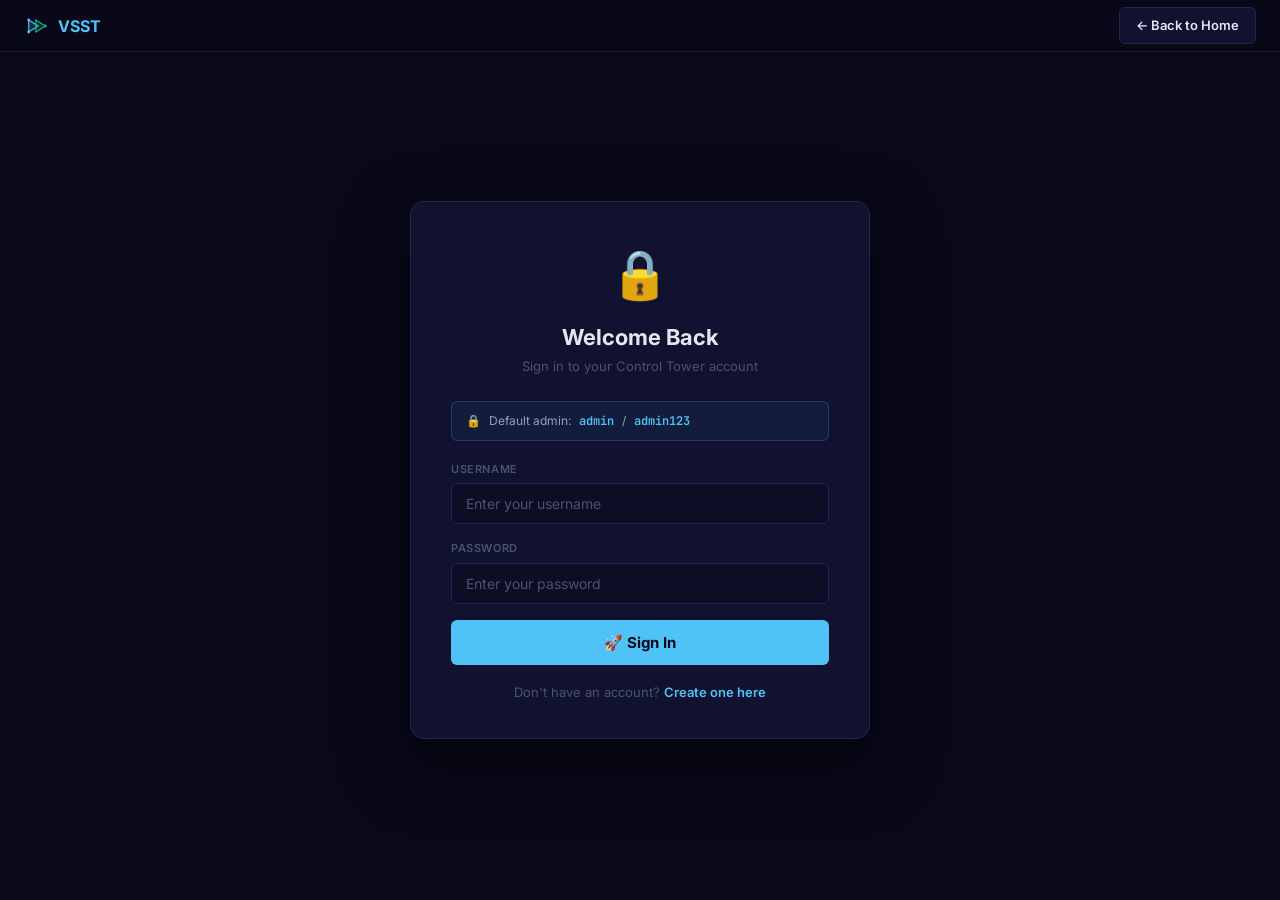
==== src/main/resources/static/login.html @ eb1900ae "Initial commit" ====
<!DOCTYPE html>
<html lang="en">
<head>
    <meta charset="UTF-8">
    <meta name="viewport" content="width=device-width, initial-scale=1.0, maximum-scale=1.0">
    <title>VSST | Login</title>
    <link rel="preconnect" href="https://fonts.googleapis.com">
    <link rel="preconnect" href="https://fonts.gstatic.com" crossorigin>
    <link href="https://fonts.googleapis.com/css2?family=Inter:wght@300;400;500;600;700&family=JetBrains+Mono:wght@400;600&display=swap" rel="stylesheet">
    <link rel="stylesheet" href="css/app.css">
</head>
<body style="overflow:auto;">

<nav class="auth-nav">
    <a href="/welcome.html" class="auth-nav-logo">
        <svg width="26" height="26" viewBox="0 0 44 44" fill="none">
            <path d="M8 12 L24 22 L8 32 Z" fill="rgba(79,195,247,0.2)" stroke="#4fc3f7" stroke-width="2"/>
            <path d="M20 12 L36 22 L20 32 Z" fill="rgba(16,185,129,0.2)" stroke="#10b981" stroke-width="2"/>
            <circle cx="8" cy="12" r="2.5" fill="#4fc3f7"/>
            <circle cx="8" cy="32" r="2.5" fill="#4fc3f7"/>
            <circle cx="36" cy="22" r="2.5" fill="#10b981"/>
        </svg>
        VSST
    </a>
    <div style="display:flex;align-items:center;gap:10px;">
        <a href="/welcome.html" class="auth-back-btn">&#8592; Back to Home</a>
    </div>
</nav>

<div class="auth-wrapper">
    <div class="auth-card">

        <div class="auth-card-icon">&#128274;</div>
        <h1 class="auth-card-title">Welcome Back</h1>
        <p class="auth-card-sub">Sign in to your Control Tower account</p>

        <div class="creds-hint">
            <span>&#128274;</span>
            Default admin: <code>admin</code> / <code>admin123</code>
        </div>

        <div class="auth-error"   id="loginError"></div>
        <div class="auth-success" id="loginSuccess"></div>

        <div class="auth-form-group">
            <label class="auth-label" for="username">Username</label>
            <input class="auth-input" type="text" id="username"
                   placeholder="Enter your username"
                   autocomplete="username"
                   onkeydown="if(event.key==='Enter') handleLogin()"/>
        </div>

        <div class="auth-form-group">
            <label class="auth-label" for="password">Password</label>
            <input class="auth-input" type="password" id="password"
                   placeholder="Enter your password"
                   autocomplete="current-password"
                   onkeydown="if(event.key==='Enter') handleLogin()"/>
        </div>

        <button class="auth-btn" id="loginBtn" onclick="handleLogin()">
            &#128640; Sign In
        </button>

        <div class="auth-footer">
            Don't have an account? <a href="/register.html">Create one here</a>
        </div>

    </div>
</div>

<script src="js/auth.js"></script>
<script src="js/theme.js"></script>
<script>
    // Redirect if already logged in
    if (typeof redirectIfLoggedIn === 'function') redirectIfLoggedIn();

    async function handleLogin() {
        hideFormError('loginError');
        var username = document.getElementById('username').value.trim();
        var password = document.getElementById('password').value;

        if (!username || !password) {
            showFormError('loginError', 'Please enter both username and password.');
            return;
        }

        setButtonLoading('loginBtn', true, '&#128640; Sign In');

        try {
            var user = await apiLogin(username, password);
            storeUser(user);
            if (user.role === 'DRIVER') {
                window.location.href = '/driver.html';
            } else {
                window.location.href = '/index.html';
            }
        } catch (error) {
            showFormError('loginError', error.message || 'Login failed. Please check your credentials.');
        } finally {
            setButtonLoading('loginBtn', false, '&#128640; Sign In');
        }
    }

    function showFormError(id, msg) {
        var el = document.getElementById(id);
        if (el) { el.textContent = msg; el.style.display = 'block'; }
    }

    function hideFormError(id) {
        var el = document.getElementById(id);
        if (el) el.style.display = 'none';
    }
</script>
</body>
</html>
---- src/main/resources/static/css/app.css ----
/* ==== GLOBAL STYLES (style.css) ==== */
/* LogiPulse / VSST — style.css — Dark theme (default) + Light theme + Responsive */

/* ---- Google Fonts ---- */
@import url('https://fonts.googleapis.com/css2?family=Inter:wght@300;400;500;600;700&family=JetBrains+Mono:wght@400;600&display=swap');

/* DARK THEME (default CSS variables) */
:root, html {
    --bg-primary:       #09091a;
    --bg-secondary:     #0d0d26;
    --bg-card:          #111130;
    --bg-card-hover:    #141442;
    --border-dim:       #1a1a3a;
    --border-normal:    #252550;
    --text-primary:     #e2e8f0;
    --text-secondary:   #94a3b8;
    --text-muted:       #475569;
    --accent-blue:      #4fc3f7;
    --status-transit:   #4fc3f7;
    --status-delayed:   #ef4444;
    --status-rerouted:  #a78bfa;
    --status-delivered: #10b981;
    --shadow-lg:        0 24px 64px rgba(0,0,0,0.6);
    --shadow-md:        0 8px 24px rgba(0,0,0,0.4);
    --radius-sm:        6px;
    --radius-md:        10px;
    --radius-lg:        14px;
    --transition:       all 0.2s ease;
    --font-main:        'Inter', sans-serif;
    --font-mono:        'JetBrains Mono', monospace;
}

/* LIGHT THEME overrides */
body.light-theme,
html.light-theme {
    --bg-primary:       #f0f4f8;
    --bg-secondary:     #e2e8f0;
    --bg-card:          #ffffff;
    --bg-card-hover:    #f8fafc;
    --border-dim:       #dde3ea;
    --border-normal:    #b0bec5;
    --text-primary:     #1a202c;
    --text-secondary:   #4a5568;
    --text-muted:       #718096;
    --accent-blue:      #0284c7;
    --status-transit:   #0284c7;
    --status-delayed:   #dc2626;
    --status-rerouted:  #7c3aed;
    --status-delivered: #059669;
    --shadow-lg:        0 24px 64px rgba(0,0,0,0.12);
    --shadow-md:        0 8px 24px rgba(0,0,0,0.08);
}

/* GLOBAL RESET */
*, *::before, *::after {
    box-sizing: border-box;
    margin: 0;
    padding: 0;
}

html {
    font-size: 16px;
    scroll-behavior: smooth;
}

body {
    font-family: var(--font-main);
    background: var(--bg-primary);
    color: var(--text-primary);
    min-height: 100vh;
    line-height: 1.5;
    transition: background 0.3s ease, color 0.3s ease;
    overflow: hidden;
}

/* TYPOGRAPHY */
h1, h2, h3, h4 { color: var(--text-primary); font-weight: 700; line-height: 1.25; }
p  { color: var(--text-secondary); }
a  { color: var(--accent-blue); text-decoration: none; }
a:hover { text-decoration: underline; }
small { font-size: 0.8em; color: var(--text-muted); }

/* MAIN APP LAYOUT */
.app-container {
    display: flex;
    flex-direction: column;
    height: 100vh;
    overflow: hidden;
}

/* ---- Header Overrides to FIX Dropdown Clipping ---- */
.app-header, #appHeader {
    display: flex;
    align-items: center;
    justify-content: space-between;
    padding: 0 16px;
    height: 56px;
    background: var(--bg-secondary);
    border-bottom: 1px solid var(--border-dim);
    flex-shrink: 0;
    gap: 8px;
    overflow: visible !important; /* CRITICAL FIX FOR DROPDOWNS */
    z-index: 200;
    flex-wrap: nowrap;
}

.hd-right, .header-actions {
    overflow: visible !important; /* CRITICAL FIX FOR DROPDOWNS */
}

.header-brand {
    display: flex;
    align-items: center;
    gap: 10px;
    flex-shrink: 0;
    min-width: 0;
}

.brand-logo { width: 32px; height: 32px; flex-shrink: 0; }

.brand-text {
    display: flex;
    flex-direction: column;
    min-width: 0;
}

.brand-text h1 {
    font-size: 16px;
    font-weight: 700;
    color: var(--accent-blue);
    white-space: nowrap;
}

.brand-text span {
    font-size: 9px;
    color: var(--text-muted);
    text-transform: uppercase;
    letter-spacing: 1px;
    white-space: nowrap;
}

/* Header nav tabs */
.header-nav-tabs {
    display: flex;
    align-items: center;
    gap: 2px;
    flex: 1;
    justify-content: center;
    min-width: 0;
}

.header-nav-tab {
    padding: 5px 10px;
    font-size: 12px;
    font-weight: 500;
    color: var(--text-muted);
    text-decoration: none;
    border-radius: var(--radius-sm);
    transition: var(--transition);
    white-space: nowrap;
    flex-shrink: 0;
}

.header-nav-tab:hover  { color: var(--text-primary); background: var(--bg-card); text-decoration: none; }
.header-nav-tab.active { color: var(--accent-blue); background: rgba(79,195,247,0.08);
    border: 1px solid rgba(79,195,247,0.2); }

.header-status {
    display: flex;
    align-items: center;
    gap: 10px;
    flex-shrink: 0;
}

.status-indicator {
    display: flex;
    align-items: center;
    gap: 6px;
    font-size: 12px;
    color: var(--text-secondary);
}

.status-dot {
    width: 8px; height: 8px;
    border-radius: 50%;
    background: var(--status-delivered);
    animation: statusPulse 2s ease-in-out infinite;
}

@keyframes statusPulse {
    0%,100% { opacity: 1; }
    50%      { opacity: 0.5; }
}

.header-time {
    font-family: var(--font-mono);
    font-size: 13px;
    color: var(--text-secondary);
}

.header-actions {
    display: flex;
    align-items: center;
    gap: 8px;
    flex-shrink: 0;
}

/* User info in header */
.user-info-header {
    display: flex;
    align-items: center;
    gap: 8px;
    flex-shrink: 0;
}

.user-avatar {
    width: 30px; height: 30px;
    border-radius: 50%;
    background: rgba(79,195,247,0.15);
    border: 1px solid rgba(79,195,247,0.3);
    display: flex;
    align-items: center;
    justify-content: center;
    font-size: 13px;
    font-weight: 700;
    color: var(--accent-blue);
    flex-shrink: 0;
}

.user-details {
    display: flex;
    flex-direction: column;
}

.user-name-text {
    font-size: 12px;
    font-weight: 600;
    color: var(--text-primary);
    white-space: nowrap;
}

.user-role-text {
    font-size: 10px;
    font-family: var(--font-mono);
    color: var(--accent-blue);
    text-transform: uppercase;
}

.btn-logout {
    padding: 5px 12px;
    background: rgba(239,68,68,0.1);
    color: #ef4444;
    border: 1px solid rgba(239,68,68,0.25);
    border-radius: var(--radius-sm);
    font-size: 12px;
    font-weight: 600;
    cursor: pointer;
    transition: var(--transition);
    font-family: var(--font-main);
    white-space: nowrap;
    flex-shrink: 0;
}

.btn-logout:hover { background: rgba(239,68,68,0.2); }

/* SMART ALERT NOTIFICATION SYSTEM */
.notif-dropdown {
    display: none;
    position: absolute;
    top: 45px;
    right: 0;
    width: 320px;
    background: var(--bg-card);
    border: 1px solid var(--border-normal);
    border-radius: var(--radius-md);
    box-shadow: 0 12px 36px rgba(0,0,0,0.6);
    z-index: 9999;
    overflow: hidden;
}
body.light-theme .notif-dropdown { box-shadow: 0 12px 36px rgba(0,0,0,0.15); }

.notif-header {
    padding: 12px 16px;
    border-bottom: 1px solid var(--border-dim);
    display: flex;
    justify-content: space-between;
    align-items: center;
    background: var(--bg-secondary);
}

.notif-list {
    max-height: 350px;
    overflow-y: auto;
    padding: 0;
}
.notif-list::-webkit-scrollbar { width: 4px; }
.notif-list::-webkit-scrollbar-thumb { background: var(--border-normal); border-radius: 2px; }

.notif-item {
    padding: 12px 16px;
    border-bottom: 1px solid var(--border-dim);
    cursor: pointer;
    transition: background 0.2s;
    text-align: left;
}
.notif-item:hover { background: var(--bg-card-hover); }

/* Support both unread class naming conventions */
.notif-item.unread,
.notif-unread {
    background: rgba(79,195,247,0.05);
}

/* Bell Shake Animation */
@keyframes bellShake {
    0% { transform: rotate(0); }
    20% { transform: rotate(-15deg); }
    40% { transform: rotate(15deg); }
    60% { transform: rotate(-10deg); }
    80% { transform: rotate(10deg); }
    100% { transform: rotate(0); }
}

.bell-animating {
    animation: bellShake 0.5s ease;
}

/* MAIN BODY — sidebar + map + panel */
.app-body {
    display: flex;
    flex: 1;
    overflow: hidden;
    min-height: 0;
}

/* ---- Sidebar ---- */
#sidebar {
    width: 220px;
    min-width: 220px;
    max-width: 220px;
    background: var(--bg-secondary);
    border-right: 1px solid var(--border-dim);
    display: flex;
    flex-direction: column;
    overflow: hidden;
    flex-shrink: 0;
}

.sidebar-header {
    padding: 10px 12px 6px;
    border-bottom: 1px solid var(--border-dim);
    display: flex;
    align-items: center;
    justify-content: space-between;
    flex-shrink: 0;
}

.sidebar-title {
    font-size: 11px;
    font-weight: 600;
    text-transform: uppercase;
    letter-spacing: 0.8px;
    color: var(--text-muted);
}

.sidebar-count {
    background: rgba(79,195,247,0.15);
    color: var(--accent-blue);
    font-size: 11px;
    font-weight: 700;
    font-family: var(--font-mono);
    padding: 2px 7px;
    border-radius: 10px;
}

#shipmentList {
    flex: 1;
    overflow-y: auto;
    padding: 6px;
}

#shipmentList::-webkit-scrollbar { width: 4px; }
#shipmentList::-webkit-scrollbar-track { background: transparent; }
#shipmentList::-webkit-scrollbar-thumb { background: var(--border-normal); border-radius: 2px; }

/* ---- Filter bar ---- */
.filter-bar {
    padding: 6px;
    display: flex;
    gap: 3px;
    flex-wrap: wrap;
    border-bottom: 1px solid var(--border-dim);
    flex-shrink: 0;
}

.filter-btn {
    padding: 3px 8px;
    font-size: 10px;
    font-weight: 600;
    cursor: pointer;
    border: 1px solid var(--border-dim);
    border-radius: 12px;
    background: transparent;
    color: var(--text-muted);
    transition: var(--transition);
    font-family: var(--font-main);
    white-space: nowrap;
}

.filter-btn:hover  { background: var(--bg-card); color: var(--text-secondary); }
.filter-btn.active { background: rgba(79,195,247,0.12); color: var(--accent-blue);
    border-color: rgba(79,195,247,0.3); }

/* ---- Shipment Cards ---- */
.shipment-card {
    background: var(--bg-card);
    border: 1px solid var(--border-dim);
    border-radius: var(--radius-md);
    padding: 10px;
    margin-bottom: 5px;
    cursor: pointer;
    transition: var(--transition);
    position: relative;
    overflow: hidden;
}

.shipment-card::before {
    content: '';
    position: absolute;
    left: 0; top: 0; bottom: 0;
    width: 3px;
    border-radius: 2px 0 0 2px;
}

.shipment-card.IN_TRANSIT::before  { background: var(--status-transit); }
.shipment-card.DELAYED::before     { background: var(--status-delayed); }
.shipment-card.REROUTED::before    { background: var(--status-rerouted); }
.shipment-card.DELIVERED::before   { background: var(--status-delivered); }

.shipment-card:hover  { border-color: var(--border-normal); background: var(--bg-card-hover); }
.shipment-card.active { border-color: var(--accent-blue); background: rgba(79,195,247,0.05); }

.shipment-card-top {
    display: flex;
    align-items: center;
    justify-content: space-between;
    margin-bottom: 6px;
}

.tracking-id {
    font-family: var(--font-mono);
    font-size: 11px;
    font-weight: 600;
    color: var(--accent-blue);
}

.shipment-card-body p {
    font-size: 11px;
    color: var(--text-secondary);
    margin-bottom: 2px;
    line-height: 1.4;
}

.shipment-card-body p strong {
    color: var(--text-primary);
    font-weight: 500;
}

/* ---- Status badges ---- */
.status-badge {
    font-size: 9px;
    font-weight: 700;
    padding: 2px 7px;
    border-radius: 10px;
    text-transform: uppercase;
    letter-spacing: 0.5px;
    white-space: nowrap;
}

.status-badge.IN_TRANSIT { background: rgba(79,195,247,0.12);  color: var(--status-transit); }
.status-badge.DELAYED    { background: rgba(239,68,68,0.12);   color: var(--status-delayed); }
.status-badge.REROUTED   { background: rgba(167,139,250,0.12); color: var(--status-rerouted); }
.status-badge.DELIVERED  { background: rgba(16,185,129,0.12);  color: var(--status-delivered); }

/* ---- Disruption banner ---- */
.reroute-action { padding: 6px 0 2px; }

.disruption-banner {
    display: flex;
    align-items: center;
    gap: 6px;
    padding: 5px 8px;
    background: rgba(239,68,68,0.08);
    border: 1px solid rgba(239,68,68,0.2);
    border-radius: var(--radius-sm);
    font-size: 10px;
    color: #fca5a5;
    margin-bottom: 5px;
}

.disruption-icon { font-size: 12px; }

/* MAP AREA */
.map-area {
    flex: 1;
    display: flex;
    flex-direction: column;
    overflow: hidden;
    min-width: 0;
}

#map {
    flex: 1;
    min-height: 280px;
}

/* ANALYTICS SECTION (below map) */
.analytics-section {
    background: var(--bg-secondary);
    border-top: 1px solid var(--border-dim);
    overflow-y: auto;
    max-height: 45vh;
}

.analytics-section::-webkit-scrollbar { width: 4px; }
.analytics-section::-webkit-scrollbar-thumb { background: var(--border-normal); border-radius: 2px; }

.analytics-header {
    display: flex;
    align-items: center;
    justify-content: space-between;
    padding: 8px 14px;
    border-bottom: 1px solid var(--border-dim);
}

.analytics-title {
    font-size: 11px;
    font-weight: 600;
    color: var(--text-muted);
    text-transform: uppercase;
    letter-spacing: 0.8px;
    display: flex;
    align-items: center;
    gap: 6px;
}

.health-score-header {
    font-size: 11px;
    font-weight: 700;
    font-family: var(--font-mono);
}

/* KPI cards */
.kpi-row {
    display: grid;
    grid-template-columns: repeat(4, 1fr);
    gap: 8px;
    padding: 8px 14px;
}

.kpi-card {
    background: var(--bg-card);
    border: 1px solid var(--border-dim);
    border-radius: var(--radius-md);
    padding: 10px 12px;
    transition: var(--transition);
}

.kpi-card-icon {
    font-size: 18px;
    margin-bottom: 4px;
}

.kpi-value {
    font-size: 22px;
    font-weight: 700;
    font-family: var(--font-mono);
    color: var(--text-primary);
    line-height: 1;
    margin-bottom: 2px;
}

.kpi-label {
    font-size: 9px;
    color: var(--text-muted);
    text-transform: uppercase;
    letter-spacing: 0.8px;
}

/* Route health bar */
.route-health-section { padding: 6px 14px; }

.health-label-row {
    display: flex;
    align-items: center;
    justify-content: space-between;
    margin-bottom: 4px;
}

.health-label {
    font-size: 10px;
    font-weight: 600;
    color: var(--text-muted);
    text-transform: uppercase;
    letter-spacing: 0.8px;
}

#healthScore {
    font-size: 12px;
    font-weight: 700;
    font-family: var(--font-mono);
}

.health-bar-bg {
    height: 6px;
    background: rgba(255,255,255,0.06);
    border-radius: 3px;
    overflow: hidden;
}

body.light-theme .health-bar-bg {
    background: rgba(0,0,0,0.08);
}

#healthFill {
    height: 100%;
    border-radius: 3px;
    background: linear-gradient(90deg, #ef4444, #f59e0b, #10b981);
    transition: width 0.5s ease;
}

/* Charts grid */
.charts-row {
    display: grid;
    grid-template-columns: repeat(3, 1fr);
    gap: 8px;
    padding: 8px 14px;
}

.chart-box {
    background: var(--bg-card);
    border: 1px solid var(--border-dim);
    border-radius: var(--radius-md);
    padding: 10px;
}

.chart-box-title {
    font-size: 10px;
    font-weight: 600;
    color: var(--text-muted);
    text-transform: uppercase;
    letter-spacing: 0.8px;
    margin-bottom: 8px;
    display: flex;
    align-items: center;
    gap: 5px;
}

.chart-box canvas {
    max-height: 140px;
}

/* DETAIL PANEL */
#detailPanel {
    width: 0;
    min-width: 0;
    max-width: 280px;
    background: var(--bg-secondary);
    border-left: 1px solid var(--border-dim);
    display: flex;
    flex-direction: column;
    transition: width 0.3s ease, min-width 0.3s ease;
    overflow: hidden;
    flex-shrink: 0;
}

#detailPanel.open {
    width: 280px;
    min-width: 280px;
}

.panel-header {
    display: flex;
    align-items: center;
    justify-content: space-between;
    padding: 10px 14px;
    border-bottom: 1px solid var(--border-dim);
    flex-shrink: 0;
}

.panel-title {
    font-size: 12px;
    font-weight: 600;
    color: var(--text-muted);
    text-transform: uppercase;
    letter-spacing: 0.8px;
}

.btn-close-panel {
    width: 26px; height: 26px;
    background: var(--bg-card);
    border: 1px solid var(--border-dim);
    border-radius: var(--radius-sm);
    color: var(--text-muted);
    cursor: pointer;
    font-size: 13px;
    display: flex;
    align-items: center;
    justify-content: center;
    transition: var(--transition);
}

.btn-close-panel:hover { background: var(--bg-card-hover); color: var(--text-primary); }

#panelBody {
    flex: 1;
    overflow-y: auto;
    padding: 12px 14px;
}

#panelBody::-webkit-scrollbar { width: 4px; }
#panelBody::-webkit-scrollbar-thumb { background: var(--border-normal); border-radius: 2px; }

.detail-group { margin-bottom: 10px; }
.detail-label { font-size: 10px; color: var(--text-muted); text-transform: uppercase;
    letter-spacing: 0.8px; margin-bottom: 3px; font-weight: 600; }
.detail-value { font-size: 12px; color: var(--text-primary); font-weight: 500; }
.detail-divider { height: 1px; background: var(--border-dim); margin: 10px 0; }

.anomaly-card {
    background: rgba(239,68,68,0.06);
    border: 1px solid rgba(239,68,68,0.2);
    border-radius: var(--radius-sm);
    padding: 8px 10px;
    margin-bottom: 6px;
}

.anomaly-severity {
    font-size: 10px;
    font-weight: 700;
    color: #ef4444;
    margin-bottom: 4px;
    text-transform: uppercase;
}

.anomaly-desc {
    font-size: 11px;
    color: var(--text-secondary);
    line-height: 1.5;
}

#panelActions {
    padding: 10px 14px;
    border-top: 1px solid var(--border-dim);
    display: none;
    gap: 8px;
    flex-shrink: 0;
}

/* BUTTONS (Global) */
.btn {
    padding: 8px 16px;
    border-radius: var(--radius-sm);
    font-size: 13px;
    font-weight: 600;
    cursor: pointer;
    transition: var(--transition);
    font-family: var(--font-main);
    border: none;
    display: inline-flex;
    align-items: center;
    gap: 6px;
    white-space: nowrap;
}

.btn-primary {
    background: var(--accent-blue);
    color: #09091a;
}
.btn-primary:hover { opacity: 0.88; }

.btn-danger {
    background: rgba(239,68,68,0.12);
    color: #ef4444;
    border: 1px solid rgba(239,68,68,0.3);
}
.btn-danger:hover { background: rgba(239,68,68,0.22); }

.btn-reroute {
    background: rgba(239,68,68,0.1);
    color: #ef4444;
    border: 1px solid rgba(239,68,68,0.25);
    width: 100%;
    padding: 7px 12px;
    font-size: 11px;
}
.btn-reroute:hover { background: rgba(239,68,68,0.2); }

/* TOAST NOTIFICATIONS */
.toast-container {
    position: fixed;
    bottom: 20px;
    right: 20px;
    z-index: 9999;
    display: flex;
    flex-direction: column;
    gap: 8px;
    max-width: 360px;
}

.toast {
    background: var(--bg-card);
    border: 1px solid var(--border-normal);
    border-radius: var(--radius-md);
    padding: 12px 16px;
    box-shadow: var(--shadow-md);
    animation: toastIn 0.3s ease;
}

@keyframes toastIn {
    from { transform: translateX(110%); opacity: 0; }
    to   { transform: translateX(0);    opacity: 1; }
}

.toast.success  { border-left: 3px solid var(--status-delivered); }
.toast.danger   { border-left: 3px solid var(--status-delayed); }
.toast.warning  { border-left: 3px solid #f59e0b; }

.toast-title   { font-size: 12px; font-weight: 700; color: var(--text-primary); margin-bottom: 3px; }
.toast-message { font-size: 11px; color: var(--text-secondary); line-height: 1.5; }

/* EMPTY / LOADING STATES */
.loading-state, .empty-state {
    display: flex;
    align-items: center;
    justify-content: center;
    padding: 24px 16px;
    text-align: center;
}

.loading-state p, .empty-state p {
    font-size: 12px;
    color: var(--text-muted);
}

/* MODALS (shared — also used in index.html for reroute modal) */
.modal-overlay {
    position: fixed;
    inset: 0;
    background: rgba(0,0,0,0.7);
    z-index: 2000;
    display: flex;
    align-items: center;
    justify-content: center;
    padding: 20px;
}

body.light-theme .modal-overlay {
    background: rgba(0,0,0,0.4);
}

.modal-box {
    background: var(--bg-card);
    border: 1px solid var(--border-normal);
    border-radius: var(--radius-lg);
    width: 100%;
    max-width: 680px;
    max-height: 90vh;
    display: flex;
    flex-direction: column;
    box-shadow: var(--shadow-lg);
}

.modal-header {
    padding: 16px 20px;
    border-bottom: 1px solid var(--border-dim);
    display: flex;
    align-items: center;
    justify-content: space-between;
    flex-shrink: 0;
}

.modal-header h2 {
    font-size: 16px;
    font-weight: 600;
    color: var(--text-primary);
}

.modal-close {
    width: 30px; height: 30px;
    background: transparent;
    border: 1px solid var(--border-dim);
    border-radius: var(--radius-sm);
    color: var(--text-muted);
    cursor: pointer;
    font-size: 13px;
    transition: var(--transition);
    display: flex;
    align-items: center;
    justify-content: center;
}

.modal-close:hover { background: var(--bg-card-hover); color: var(--text-primary); }

.modal-body {
    flex: 1;
    overflow-y: auto;
    padding: 20px;
}

.modal-footer {
    padding: 14px 20px;
    border-top: 1px solid var(--border-dim);
    display: flex;
    justify-content: flex-end;
    gap: 10px;
    flex-shrink: 0;
}

.btn-modal-cancel {
    padding: 9px 18px;
    background: transparent;
    color: var(--text-secondary);
    border: 1px solid var(--border-normal);
    border-radius: var(--radius-sm);
    font-family: var(--font-main);
    font-size: 13px;
    cursor: pointer;
    transition: var(--transition);
}

.btn-modal-cancel:hover { background: var(--bg-card-hover); }

.btn-modal-submit {
    padding: 9px 22px;
    background: var(--accent-blue);
    color: #09091a;
    border: none;
    border-radius: var(--radius-sm);
    font-family: var(--font-main);
    font-size: 13px;
    font-weight: 700;
    cursor: pointer;
    transition: var(--transition);
}

.btn-modal-submit:hover:not(:disabled) { opacity: 0.88; }
.btn-modal-submit:disabled { opacity: 0.5; cursor: not-allowed; }

/* FORM ELEMENTS (shared) */
.form-group  { margin-bottom: 14px; }
.modal-grid  { display: grid; grid-template-columns: 1fr 1fr; gap: 14px; }

.form-label {
    display: block;
    font-size: 11px;
    font-weight: 600;
    color: var(--text-muted);
    text-transform: uppercase;
    letter-spacing: 0.6px;
    margin-bottom: 5px;
}

.form-input {
    width: 100%;
    background: var(--bg-secondary);
    border: 1px solid var(--border-normal);
    border-radius: var(--radius-sm);
    color: var(--text-primary);
    font-family: var(--font-main);
    font-size: 13px;
    padding: 9px 12px;
    outline: none;
    transition: var(--transition);
    appearance: none;
    -webkit-appearance: none;
}

.form-input:focus         { border-color: var(--accent-blue); }
.form-input::placeholder  { color: var(--text-muted); }
.form-input option        { background: var(--bg-card); color: var(--text-primary); }

.form-error {
    display: none;
    padding: 8px 12px;
    background: rgba(239,68,68,0.08);
    border: 1px solid rgba(239,68,68,0.25);
    border-radius: var(--radius-sm);
    color: #ef4444;
    font-size: 12px;
    margin-bottom: 12px;
}

.form-success {
    display: none;
    padding: 8px 12px;
    background: rgba(16,185,129,0.08);
    border: 1px solid rgba(16,185,129,0.25);
    border-radius: var(--radius-sm);
    color: var(--status-delivered);
    font-size: 12px;
    margin-bottom: 12px;
}

/* MILESTONE TIMELINE */
.milestone-timeline { padding: 0; }

.milestone-item {
    display: flex;
    gap: 10px;
    margin-bottom: 0;
}

.milestone-line-wrap {
    display: flex;
    flex-direction: column;
    align-items: center;
    flex-shrink: 0;
    width: 28px;
}

.milestone-dot {
    width: 24px; height: 24px;
    border-radius: 50%;
    border: 2px solid;
    display: flex;
    align-items: center;
    justify-content: center;
    font-size: 10px;
    background: var(--bg-card);
    flex-shrink: 0;
    z-index: 1;
}

.milestone-connector {
    width: 2px;
    flex: 1;
    min-height: 14px;
    background: var(--border-dim);
    margin: 2px 0;
}

.milestone-body { padding-bottom: 12px; flex: 1; min-width: 0; }
.milestone-event {
    font-size: 10px;
    font-weight: 700;
    text-transform: uppercase;
    letter-spacing: 0.5px;
    margin-bottom: 2px;
}
.milestone-desc  { font-size: 11px; color: var(--text-secondary); line-height: 1.5; margin-bottom: 2px; }
.milestone-time  { font-size: 9px; color: var(--text-muted); font-family: var(--font-mono); }

/* LIVE TRACKING */
.live-indicator {
    display: flex;
    align-items: center;
    gap: 6px;
    padding: 4px 10px;
    background: rgba(16,185,129,0.08);
    border: 1px solid rgba(16,185,129,0.2);
    border-radius: 16px;
    flex-shrink: 0;
}

.live-dot {
    width: 7px; height: 7px;
    background: #10b981;
    border-radius: 50%;
    animation: livePulse 2s ease-in-out infinite;
}

@keyframes livePulse {
    0%,100% { opacity:1; transform:scale(1); }
    50%      { opacity:0.7; transform:scale(1.2); }
}

#liveCountdown {
    font-size: 10px;
    font-family: var(--font-mono);
    color: #10b981;
    white-space: nowrap;
}

#replayBanner {
    position: fixed;
    top: 64px;
    left: 50%;
    transform: translateX(-50%);
    background: rgba(167,139,250,0.15);
    border: 1px solid rgba(167,139,250,0.4);
    border-radius: 20px;
    padding: 7px 20px;
    display: flex;
    align-items: center;
    gap: 10px;
    z-index: 5000;
    backdrop-filter: blur(8px);
    font-size: 12px;
    font-weight: 600;
    color: #c4b5fd;
}

.replay-spinner {
    width: 14px; height: 14px;
    border: 2px solid rgba(167,139,250,0.3);
    border-top-color: #a78bfa;
    border-radius: 50%;
    animation: spin 0.8s linear infinite;
}

@keyframes spin { to { transform: rotate(360deg); } }

.live-stats-row {
    display: grid;
    grid-template-columns: 1fr 1fr;
    gap: 8px;
    margin-top: 4px;
}

.live-stat-box {
    background: var(--bg-secondary);
    border: 1px solid var(--border-dim);
    border-radius: var(--radius-sm);
    padding: 8px 12px;
    text-align: center;
}

.live-stat-value {
    font-size: 16px;
    font-weight: 700;
    font-family: var(--font-mono);
    color: var(--accent-blue);
    margin-bottom: 3px;
}

.live-stat-label {
    font-size: 9px;
    color: var(--text-muted);
    text-transform: uppercase;
    letter-spacing: 0.8px;
}

/* RESPONSIVE — Tablet (≤ 1024px) */
@media (max-width: 1024px) {
    .brand-text span { display: none; }
    .header-nav-tab  { padding: 4px 8px; font-size: 11px; }
    .charts-row      { grid-template-columns: 1fr 1fr; }
    .kpi-row         { grid-template-columns: repeat(2,1fr); }
    #detailPanel.open { width: 250px; min-width: 250px; }
}

/* RESPONSIVE — Mobile (≤ 768px) */
@media (max-width: 768px) {
    body { overflow: auto; }

    .app-container { height: auto; overflow: visible; }

    .app-header {
        height: auto;
        flex-wrap: wrap;
        padding: 8px 12px;
        gap: 6px;
    }

    .header-nav-tabs { order: 3; width: 100%; justify-content: flex-start; flex-wrap: wrap; }
    .header-status   { display: none; }
    .user-details    { display: none; }

    .app-body {
        flex-direction: column;
        overflow: visible;
        height: auto;
    }

    #sidebar {
        width: 100%;
        min-width: 100%;
        max-width: 100%;
        max-height: 280px;
        border-right: none;
        border-bottom: 1px solid var(--border-dim);
    }

    .map-area { height: 300px; }
    #map      { height: 300px; }

    #detailPanel.open {
        width: 100%;
        min-width: 100%;
        max-width: 100%;
        border-left: none;
        border-top: 1px solid var(--border-dim);
        max-height: 400px;
    }

    .charts-row { grid-template-columns: 1fr; }
    .kpi-row    { grid-template-columns: repeat(2,1fr); }
    .modal-grid { grid-template-columns: 1fr; }
    .analytics-section { max-height: none; }

    .btn-danger { font-size: 11px; padding: 6px 10px; }
    .toast-container { max-width: calc(100vw - 24px); left: 12px; right: 12px; }
}

/* ==== AUTH PAGES (auth.css) ==== */
/* LogiPulse — auth.css — Login, Register, Welcome pages — Fixed buttons + Responsive */

/* ---- Auth page wrapper ---- */
.auth-page {
    min-height: 100vh;
    background: var(--bg-primary);
    font-family: var(--font-main);
    display: flex;
    flex-direction: column;
}

/* ---- Auth top nav bar ---- */
.auth-nav {
    position: fixed;
    top: 0; left: 0; right: 0;
    height: 52px;
    background: rgba(9,9,26,0.95);
    backdrop-filter: blur(10px);
    border-bottom: 1px solid var(--border-dim);
    display: flex;
    align-items: center;
    justify-content: space-between;
    padding: 0 24px;
    z-index: 100;
}

body.light-theme .auth-nav {
    background: rgba(240,244,248,0.95);
}

.auth-nav-logo {
    display: flex;
    align-items: center;
    gap: 8px;
    text-decoration: none;
    font-size: 16px;
    font-weight: 700;
    color: var(--accent-blue);
}

.auth-nav-logo:hover { text-decoration: none; opacity: 0.85; }

/* ---- BACK BUTTON (prominent, always visible) ---- */
.auth-back-btn {
    display: inline-flex;
    align-items: center;
    gap: 7px;
    padding: 8px 16px;
    background: var(--bg-card);
    border: 1.5px solid var(--border-normal);
    border-radius: var(--radius-sm);
    color: var(--text-primary);
    font-size: 13px;
    font-weight: 600;
    text-decoration: none;
    cursor: pointer;
    transition: var(--transition);
    font-family: var(--font-main);
}

.auth-back-btn:hover {
    background: var(--bg-card-hover);
    border-color: var(--accent-blue);
    color: var(--accent-blue);
    text-decoration: none;
}

/* Legacy back link style (smaller pages) */
.back-link {
    display: inline-flex;
    align-items: center;
    gap: 6px;
    padding: 6px 14px;
    background: var(--bg-card);
    border: 1px solid var(--border-normal);
    border-radius: var(--radius-sm);
    color: var(--text-secondary);
    font-size: 13px;
    font-weight: 500;
    text-decoration: none;
    transition: var(--transition);
}

.back-link:hover {
    color: var(--accent-blue);
    border-color: var(--accent-blue);
    text-decoration: none;
    background: var(--bg-card-hover);
}

/* ---- Auth card ---- */
.auth-wrapper {
    flex: 1;
    display: flex;
    align-items: center;
    justify-content: center;
    padding: 80px 20px 40px;
    min-height: 100vh;
}

.auth-card {
    width: 100%;
    max-width: 460px;
    background: var(--bg-card);
    border: 1px solid var(--border-normal);
    border-radius: var(--radius-lg);
    padding: 36px 40px;
    box-shadow: var(--shadow-lg);
}

.auth-card-icon {
    font-size: 48px;
    text-align: center;
    margin-bottom: 14px;
}

.auth-card-title {
    font-size: 22px;
    font-weight: 700;
    color: var(--text-primary);
    text-align: center;
    margin-bottom: 6px;
}

.auth-card-sub {
    font-size: 13px;
    color: var(--text-muted);
    text-align: center;
    margin-bottom: 24px;
}

/* ---- Register card (wider) ---- */
.register-card {
    max-width: 540px;
}

/* ---- Credentials hint (login page) ---- */
.creds-hint {
    display: flex;
    align-items: center;
    gap: 8px;
    padding: 10px 14px;
    background: rgba(79,195,247,0.06);
    border: 1px solid rgba(79,195,247,0.2);
    border-radius: var(--radius-sm);
    margin-bottom: 20px;
    font-size: 12px;
    color: var(--text-secondary);
}

.creds-hint code {
    color: var(--accent-blue);
    font-family: var(--font-mono);
    font-size: 12px;
    font-weight: 600;
}

/* ---- Form elements ---- */
.auth-form-group { margin-bottom: 16px; }

.auth-label {
    display: block;
    font-size: 11px;
    font-weight: 600;
    color: var(--text-muted);
    text-transform: uppercase;
    letter-spacing: 0.6px;
    margin-bottom: 6px;
}

.auth-input {
    width: 100%;
    background: var(--bg-secondary);
    border: 1.5px solid var(--border-normal);
    border-radius: var(--radius-sm);
    color: var(--text-primary);
    font-family: var(--font-main);
    font-size: 14px;
    padding: 11px 14px;
    outline: none;
    transition: var(--transition);
    appearance: none;
    -webkit-appearance: none;
}

.auth-input:focus       { border-color: var(--accent-blue); box-shadow: 0 0 0 3px rgba(79,195,247,0.1); }
.auth-input::placeholder { color: var(--text-muted); }

/* ---- Submit button ---- */
.auth-btn {
    width: 100%;
    padding: 13px;
    background: var(--accent-blue);
    color: #09091a;
    border: none;
    border-radius: var(--radius-sm);
    font-family: var(--font-main);
    font-size: 15px;
    font-weight: 700;
    cursor: pointer;
    transition: var(--transition);
    display: flex;
    align-items: center;
    justify-content: center;
    gap: 8px;
    margin-top: 6px;
}

.auth-btn:hover:not(:disabled) {
    background: #81d4fa;
    box-shadow: 0 4px 16px rgba(79,195,247,0.35);
    transform: translateY(-1px);
}

.auth-btn:disabled { opacity: 0.5; cursor: not-allowed; transform: none; }

/* ---- Auth footer links ---- */
.auth-footer {
    text-align: center;
    margin-top: 18px;
    font-size: 13px;
    color: var(--text-muted);
}

.auth-footer a { color: var(--accent-blue); font-weight: 600; }
.auth-footer a:hover { text-decoration: underline; }

/* ---- Error / Success ---- */
.auth-error, .auth-success {
    display: none;
    padding: 10px 14px;
    border-radius: var(--radius-sm);
    font-size: 13px;
    margin-bottom: 16px;
    line-height: 1.5;
}

.auth-error   { background: rgba(239,68,68,0.08);   border: 1px solid rgba(239,68,68,0.25);   color: #ef4444; }
.auth-success { background: rgba(16,185,129,0.08);   border: 1px solid rgba(16,185,129,0.25);  color: #10b981; }

/* ---- Role selector (register page) ---- */
.role-grid {
    display: grid;
    grid-template-columns: 1fr 1fr;
    gap: 10px;
    margin-top: 4px;
}

.role-card {
    background: var(--bg-secondary);
    border: 2px solid var(--border-dim);
    border-radius: var(--radius-md);
    padding: 14px 12px;
    text-align: center;
    cursor: pointer;
    transition: var(--transition);
}

.role-card:hover   { border-color: var(--border-normal); }
.role-card.selected { border-color: var(--accent-blue); background: rgba(79,195,247,0.06); }

.role-card-icon  { font-size: 26px; margin-bottom: 6px; }
.role-card-name  { font-size: 13px; font-weight: 700; color: var(--text-primary); }
.role-card-desc  { font-size: 11px; color: var(--text-muted); margin-top: 2px; }

.role-note {
    font-size: 11px;
    color: var(--text-muted);
    text-align: center;
    margin-top: 8px;
}

/* ---- Responsive ---- */
@media (max-width: 540px) {
    .auth-card { padding: 24px 20px; }
    .auth-nav  { padding: 0 14px; }
    .role-grid { grid-template-columns: 1fr; }
}

/* ==== SHIPMENTS / FLEET / NAV (shipments.css) ==== */
/* VSST — shipments.css + fleet.css + nav */

/* ---- TOP NAV (used on shipments + fleet pages) ---- */
.top-nav {
    position: fixed; top:0; left:0; right:0;
    height: 56px;
    background: rgba(9,9,26,0.95);
    backdrop-filter: blur(10px);
    border-bottom: 1px solid var(--border-dim);
    display: flex; align-items: center; padding: 0 24px; gap: 0;
    z-index: 1000;
}

/* Light mode override for top nav background */
body.light-theme .top-nav {
    background: rgba(240,244,248,0.95);
}

.nav-logo {
    display: flex; align-items: center; gap: 10px;
    text-decoration: none; flex-shrink: 0;
    margin-right: 24px;
}

.nav-logo-text {
    font-size: 16px; font-weight: 700; color: var(--accent-blue); letter-spacing: 0.3px;
}

.nav-tabs {
    display: flex; align-items: center; gap: 4px; flex: 1;
}

.nav-tab {
    padding: 6px 14px;
    font-size: 13px; font-weight: 500;
    color: var(--text-muted);
    text-decoration: none;
    border-radius: var(--radius-sm);
    transition: var(--transition);
    white-space: nowrap;
}

.nav-tab:hover  { color: var(--text-primary); background: var(--bg-card); }
.nav-tab.active { color: var(--accent-blue); background: rgba(79,195,247,0.1);
    border: 1px solid rgba(79,195,247,0.2); }

.nav-right {
    display: flex; align-items: center; gap: 12px; flex-shrink: 0;
}

.nav-user {
    display: flex; align-items: center; gap: 8px;
}

.nav-user-avatar {
    width: 28px; height: 28px; border-radius: 50%;
    background: rgba(79,195,247,0.15); border: 1px solid rgba(79,195,247,0.3);
    display: flex; align-items: center; justify-content: center;
    font-size: 12px; font-weight: 700; color: var(--accent-blue);
}

.nav-user-name {
    font-size: 13px; font-weight: 500; color: var(--text-primary);
}

/* Ensure text-primary changes in light mode for the name */
body.light-theme .nav-user-name {
    color: #1a202c;
}

.nav-user-role {
    font-size: 10px; font-weight: 600; font-family: var(--font-mono);
    text-transform: uppercase; color: var(--accent-blue);
    background: rgba(79,195,247,0.1); padding: 2px 7px;
    border-radius: 10px; border: 1px solid rgba(79,195,247,0.2);
}

.btn-nav-logout {
    padding: 5px 12px;
    background: rgba(239,68,68,0.1); color: #ef4444;
    border: 1px solid rgba(239,68,68,0.25);
    border-radius: var(--radius-sm); font-size: 12px; font-weight: 600;
    cursor: pointer; transition: var(--transition); font-family: var(--font-main);
}

.btn-nav-logout:hover { background: rgba(239,68,68,0.2); }

/* ---- PAGE CONTENT ---- */
.page-content {
    margin-top: 56px;
    padding: 28px 28px 40px;
    max-width: 1400px;
    margin-left: auto;
    margin-right: auto;
}

/* ---- PAGE HEADER ---- */
.page-header {
    display: flex; align-items: flex-end; justify-content: space-between;
    margin-bottom: 20px;
}

.page-breadcrumb {
    font-size: 11px; font-family: var(--font-mono); color: var(--text-muted);
    text-transform: uppercase; letter-spacing: 1px; margin-bottom: 4px;
}

.page-title {
    font-size: 26px; font-weight: 700; color: var(--text-primary);
}

.btn-create {
    padding: 10px 22px;
    background: var(--accent-blue); color: #09091a;
    border: none; border-radius: var(--radius-sm);
    font-size: 14px; font-weight: 700; cursor: pointer;
    transition: var(--transition); font-family: var(--font-main);
}

.btn-create:hover { background: #81d4fa; box-shadow: 0 4px 16px rgba(79,195,247,0.3); }

/* ---- STATS STRIP ---- */
.stats-strip {
    display: flex; gap: 12px; margin-bottom: 20px; flex-wrap: wrap;
}

.stat-pill {
    background: var(--bg-card); border: 1px solid var(--border-dim);
    border-radius: var(--radius-md); padding: 10px 18px;
    display: flex; align-items: center; gap: 10px;
}

.stat-num { font-size: 22px; font-weight: 700; font-family: var(--font-mono); color: var(--text-primary); }
.stat-lbl { font-size: 11px; color: var(--text-muted); text-transform: uppercase; letter-spacing: 0.8px; }
.stat-pill.transit  .stat-num { color: var(--status-transit); }
.stat-pill.delayed  .stat-num { color: var(--status-delayed); }
.stat-pill.rerouted .stat-num { color: var(--status-rerouted); }
.stat-pill.delivered .stat-num { color: var(--status-delivered); }

/* ---- TABLE CARD ---- */
.table-card {
    background: var(--bg-card); border: 1px solid var(--border-dim);
    border-radius: var(--radius-lg); overflow: hidden;
}

.table-toolbar {
    padding: 14px 18px; border-bottom: 1px solid var(--border-dim);
    display: flex; align-items: center; gap: 12px; flex-wrap: wrap;
}

.table-search {
    background: var(--bg-secondary); border: 1px solid var(--border-normal);
    border-radius: var(--radius-sm); color: var(--text-primary);
    font-family: var(--font-main); font-size: 13px;
    padding: 8px 14px; outline: none; flex: 1; min-width: 200px;
    transition: var(--transition);
}

.table-search:focus { border-color: var(--accent-blue); }
.table-search::placeholder { color: var(--text-muted); }

.table-filters { display: flex; gap: 6px; flex-wrap: wrap; }

.filter-chip {
    padding: 5px 12px; font-size: 11px; font-weight: 600;
    font-family: var(--font-main); text-transform: uppercase; letter-spacing: 0.5px;
    cursor: pointer; border: 1px solid var(--border-dim);
    border-radius: 20px; background: transparent;
    color: var(--text-muted); transition: var(--transition);
}

.filter-chip:hover  { background: var(--bg-card-hover); color: var(--text-secondary); }
.filter-chip.active { background: rgba(79,195,247,0.1); color: var(--accent-blue);
    border-color: rgba(79,195,247,0.35); }

.table-wrap { overflow-x: auto; }

.data-table { width: 100%; border-collapse: collapse; }

.data-table thead tr {
    background: var(--bg-secondary); border-bottom: 1px solid var(--border-dim);
}

.data-table th {
    padding: 12px 14px; font-size: 10px; font-weight: 600;
    color: var(--text-muted); text-transform: uppercase; letter-spacing: 1px;
    text-align: left; white-space: nowrap;
}

.data-table .table-row {
    border-bottom: 1px solid var(--border-dim);
    cursor: pointer; transition: var(--transition);
}

.data-table .table-row:hover { background: var(--bg-card-hover); }
.data-table .table-row:last-child { border-bottom: none; }

.data-table td {
    padding: 12px 14px; font-size: 13px; color: var(--text-primary);
    white-space: nowrap;
}

.table-loading, .table-empty {
    padding: 40px; text-align: center; color: var(--text-muted); font-size: 13px;
}

.tracking-cell { font-family: var(--font-mono); font-size: 12px; color: var(--accent-blue); font-weight: 600; }
.text-secondary { color: var(--text-secondary); }
.route-cell    { display: flex; align-items: center; gap: 6px; font-size: 12px; }
.route-from, .route-to { color: var(--text-secondary); }
.route-arrow   { color: var(--text-muted); font-size: 12px; }

.progress-cell { display: flex; align-items: center; gap: 8px; min-width: 120px; }
.progress-bar-wrap {
    flex: 1; height: 5px; background: rgba(255,255,255,0.06);
    border-radius: 3px; overflow: hidden;
}
.progress-bar-fill { height: 100%; border-radius: 3px; transition: width 0.4s ease; }
.progress-pct { font-size: 11px; color: var(--text-muted); font-family: var(--font-mono); min-width: 32px; }

.status-dot-text { font-size: 12px; font-weight: 600; white-space: nowrap; }

.priority-badge {
    font-size: 10px; font-weight: 700; padding: 2px 8px;
    border-radius: 10px; border: 1px solid; text-transform: uppercase;
    letter-spacing: 0.4px;
}

.eta-cell { font-family: var(--font-mono); font-size: 11px; color: var(--text-secondary); }

.actions-cell { display: flex; gap: 6px; min-width: 100px; }

.btn-action {
    padding: 4px 10px; font-size: 11px; font-weight: 600;
    cursor: pointer; border-radius: var(--radius-sm);
    font-family: var(--font-main); transition: var(--transition); border: 1px solid;
    white-space: nowrap;
}

.btn-action.reroute  { color: #a78bfa; border-color: rgba(167,139,250,0.35); background: rgba(167,139,250,0.1); }
.btn-action.reroute:hover  { background: rgba(167,139,250,0.2); }
.btn-action.deliver  { color: #10b981; border-color: rgba(16,185,129,0.35); background: rgba(16,185,129,0.1); }
.btn-action.deliver:hover  { background: rgba(16,185,129,0.2); }

/* ---- MODAL ---- */
.modal-overlay {
    position: fixed; inset: 0; background: rgba(0,0,0,0.7);
    z-index: 2000; display: flex; align-items: center; justify-content: center;
    padding: 20px;
}

.modal-box {
    background: var(--bg-card); border: 1px solid var(--border-normal);
    border-radius: var(--radius-lg); width: 100%; max-width: 680px;
    max-height: 90vh; display: flex; flex-direction: column;
    box-shadow: 0 24px 64px rgba(0,0,0,0.6);
}

.modal-header {
    padding: 20px 24px; border-bottom: 1px solid var(--border-dim);
    display: flex; align-items: center; justify-content: space-between;
    flex-shrink: 0;
}

.modal-header h2 { font-size: 18px; font-weight: 600; color: var(--text-primary); }

.modal-close {
    width: 30px; height: 30px; display: flex; align-items: center; justify-content: center;
    background: transparent; border: 1px solid var(--border-dim);
    border-radius: var(--radius-sm); color: var(--text-muted); cursor: pointer;
    font-size: 13px; transition: var(--transition);
}

.modal-close:hover { background: var(--bg-card-hover); color: var(--text-primary); }

.modal-body { flex: 1; overflow-y: auto; padding: 24px; }

.modal-grid {
    display: grid; grid-template-columns: 1fr 1fr; gap: 16px;
}

.form-hint { font-size: 11px; color: var(--text-muted); font-family: var(--font-mono); margin-top: 4px; display: block; }

.modal-footer {
    padding: 16px 24px; border-top: 1px solid var(--border-dim);
    display: flex; justify-content: flex-end; gap: 10px; flex-shrink: 0;
}

.btn-modal-cancel {
    padding: 10px 20px; background: transparent; color: var(--text-secondary);
    border: 1px solid var(--border-normal); border-radius: var(--radius-sm);
    font-family: var(--font-main); font-size: 14px; cursor: pointer; transition: var(--transition);
}

.btn-modal-cancel:hover { background: var(--bg-card-hover); }

.btn-modal-submit {
    padding: 10px 24px; background: var(--accent-blue); color: #09091a;
    border: none; border-radius: var(--radius-sm);
    font-family: var(--font-main); font-size: 14px; font-weight: 700;
    cursor: pointer; transition: var(--transition);
}

.btn-modal-submit:hover:not(:disabled) { background: #81d4fa; }
.btn-modal-submit:disabled { opacity: 0.5; cursor: not-allowed; }

/* ---- FLEET PAGE TABS ---- */
.page-tabs {
    display: flex; gap: 0; border-bottom: 1px solid var(--border-dim);
    margin-bottom: 24px;
}

.page-tab-btn {
    padding: 10px 22px; font-size: 13px; font-weight: 500;
    cursor: pointer; background: transparent; border: none;
    color: var(--text-muted); border-bottom: 2px solid transparent;
    transition: var(--transition); font-family: var(--font-main);
    margin-bottom: -1px;
}

.page-tab-btn:hover { color: var(--text-primary); }
.page-tab-btn.active { color: var(--accent-blue); border-bottom-color: var(--accent-blue); }

.tab-pane { display: none; }
.tab-pane.active { display: block; }

/* Fleet card grid */
.vehicles-grid {
    display: grid; grid-template-columns: repeat(auto-fill, minmax(300px, 1fr));
    gap: 16px; margin-top: 16px;
}

.vehicle-card {
    background: var(--bg-card); border: 1px solid var(--border-dim);
    border-radius: var(--radius-md); padding: 18px;
    transition: var(--transition); position: relative; overflow: hidden;
}

.vehicle-card::before {
    content: ''; position: absolute; left: 0; top: 0; bottom: 0;
    width: 3px; border-radius: 2px 0 0 2px;
}

.vehicle-card.AVAILABLE::before  { background: var(--status-delivered); }
.vehicle-card.IN_TRANSIT::before { background: var(--status-transit); }
.vehicle-card.MAINTENANCE::before { background: var(--status-delayed); }

.vehicle-card:hover { border-color: var(--border-normal); background: var(--bg-card-hover); }

.vehicle-card-top { display: flex; justify-content: space-between; align-items: center; margin-bottom: 10px; }

.vehicle-reg { font-family: var(--font-mono); font-size: 14px; font-weight: 600; color: var(--accent-blue); }

.vehicle-status-badge {
    font-size: 10px; font-weight: 700; padding: 3px 9px;
    border-radius: 10px; text-transform: uppercase;
}

.vehicle-status-badge.AVAILABLE  { background: rgba(16,185,129,0.12); color: var(--status-delivered); }
.vehicle-status-badge.IN_TRANSIT { background: rgba(79,195,247,0.12); color: var(--status-transit); }
.vehicle-status-badge.MAINTENANCE { background: rgba(239,68,68,0.12); color: var(--status-delayed); }

.vehicle-detail-row { font-size: 12px; color: var(--text-secondary); margin-bottom: 4px; }
.vehicle-detail-row strong { color: var(--text-primary); font-weight: 500; }

.vehicle-driver-row {
    margin-top: 12px; padding-top: 12px;
    border-top: 1px solid var(--border-dim);
    display: flex; align-items: center; justify-content: space-between;
}

.driver-name { font-size: 13px; color: var(--text-primary); font-weight: 500; }
.no-driver   { font-size: 12px; color: var(--text-muted); font-style: italic; }

.btn-assign  {
    padding: 4px 12px; font-size: 11px; font-weight: 600;
    background: rgba(79,195,247,0.1); color: var(--accent-blue);
    border: 1px solid rgba(79,195,247,0.3); border-radius: var(--radius-sm);
    cursor: pointer; transition: var(--transition); font-family: var(--font-main);
}

.btn-assign:hover { background: rgba(79,195,247,0.2); }
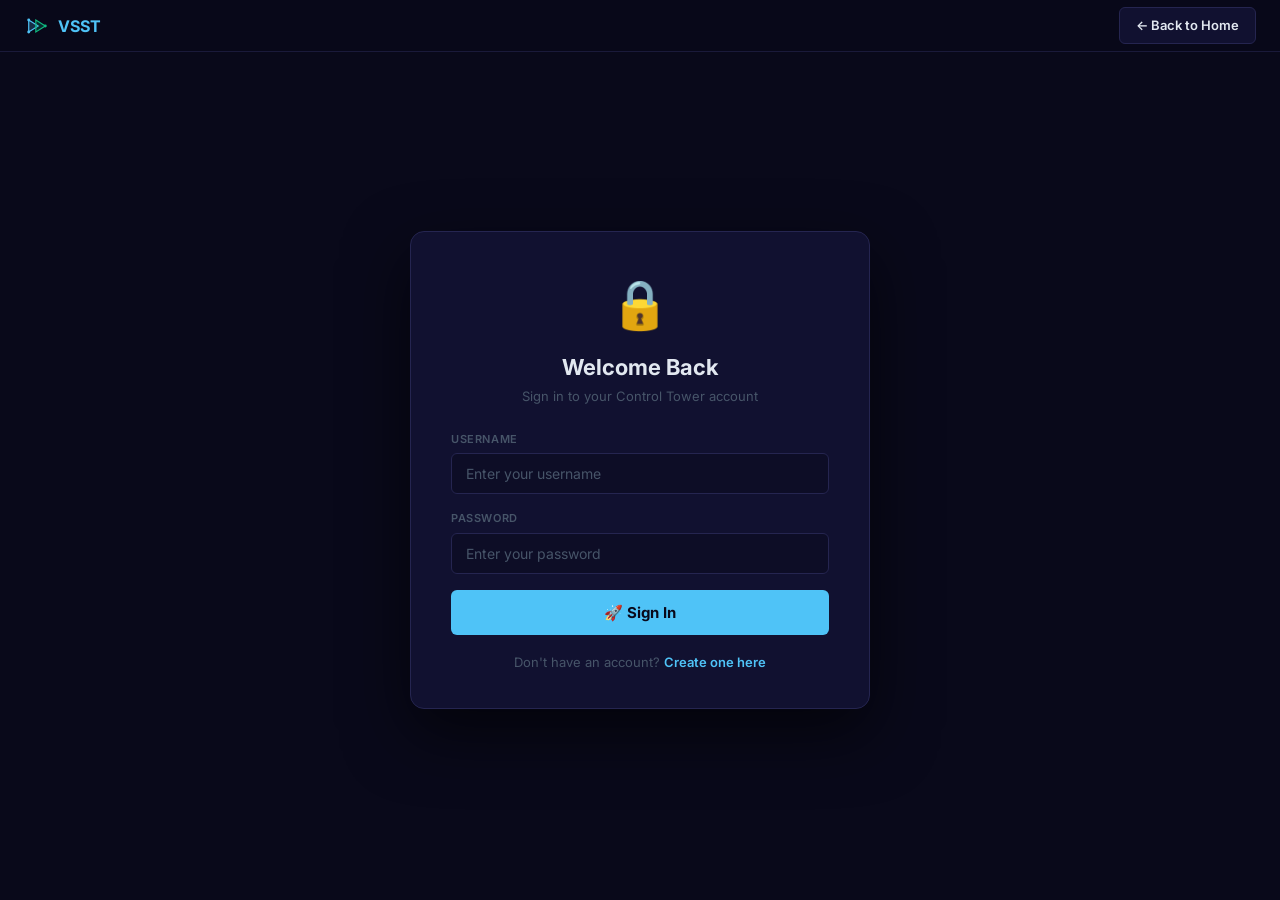
==== commit b37f8153: "edit" ====
--- a/src/main/resources/static/login.html
+++ b/src/main/resources/static/login.html
@@ -33,11 +33,6 @@
         <div class="auth-card-icon">&#128274;</div>
         <h1 class="auth-card-title">Welcome Back</h1>
         <p class="auth-card-sub">Sign in to your Control Tower account</p>
-
-        <div class="creds-hint">
-            <span>&#128274;</span>
-            Default admin: <code>admin</code> / <code>admin123</code>
-        </div>
 
         <div class="auth-error"   id="loginError"></div>
         <div class="auth-success" id="loginSuccess"></div>
